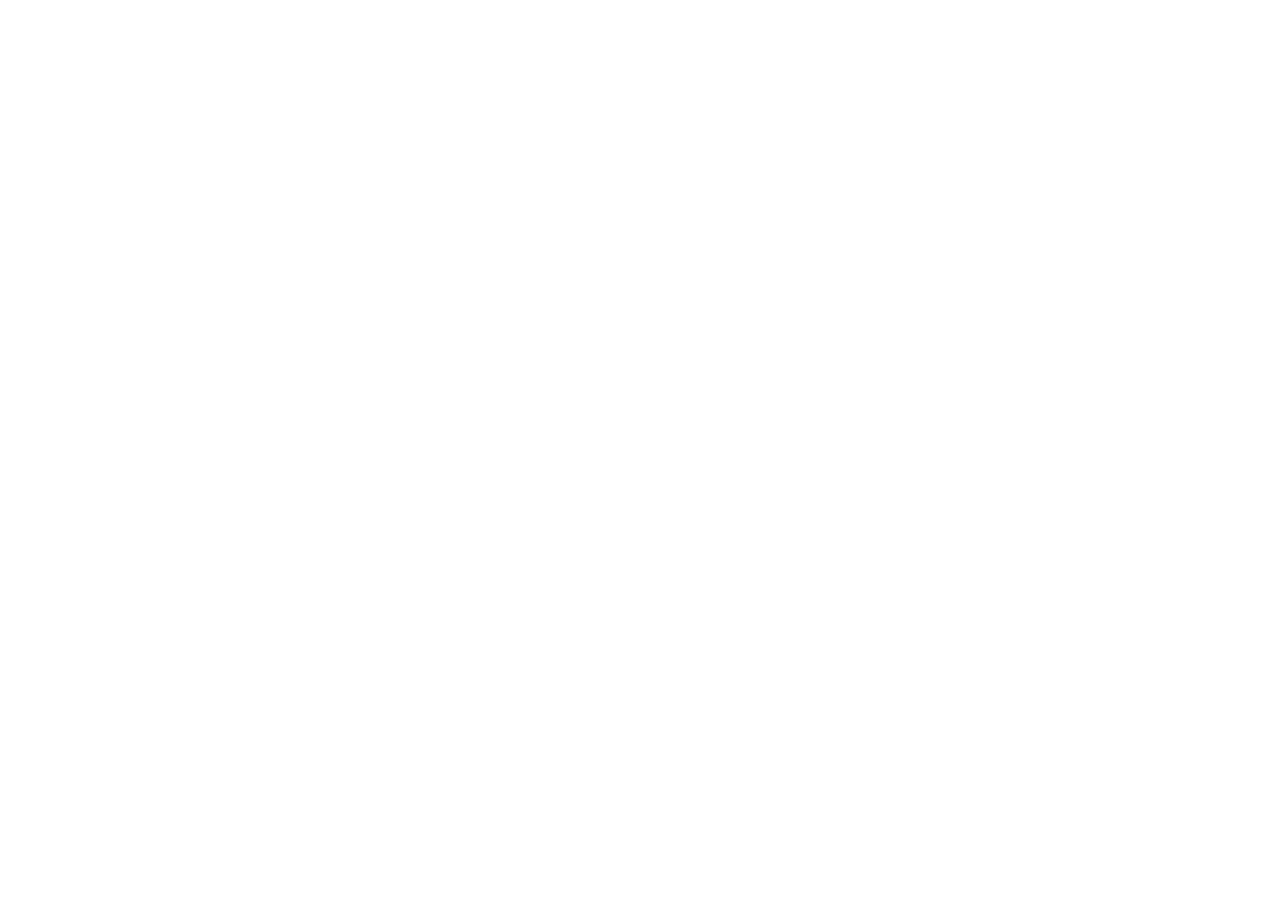
==== Accordion/index.html @ e5d496f0 "Init commit" ====
<!DOCTYPE html>
<html lang="en">
	<head>
		<meta charset="UTF-8" />
		<meta
			name="viewport"
			content="width=device-width, initial-scale=1.0"
		/>
		<link
			rel="stylesheet"
			href="style.css"
		/>
		<title>Accordion component</title>
	</head>
	<body></body>
</html>
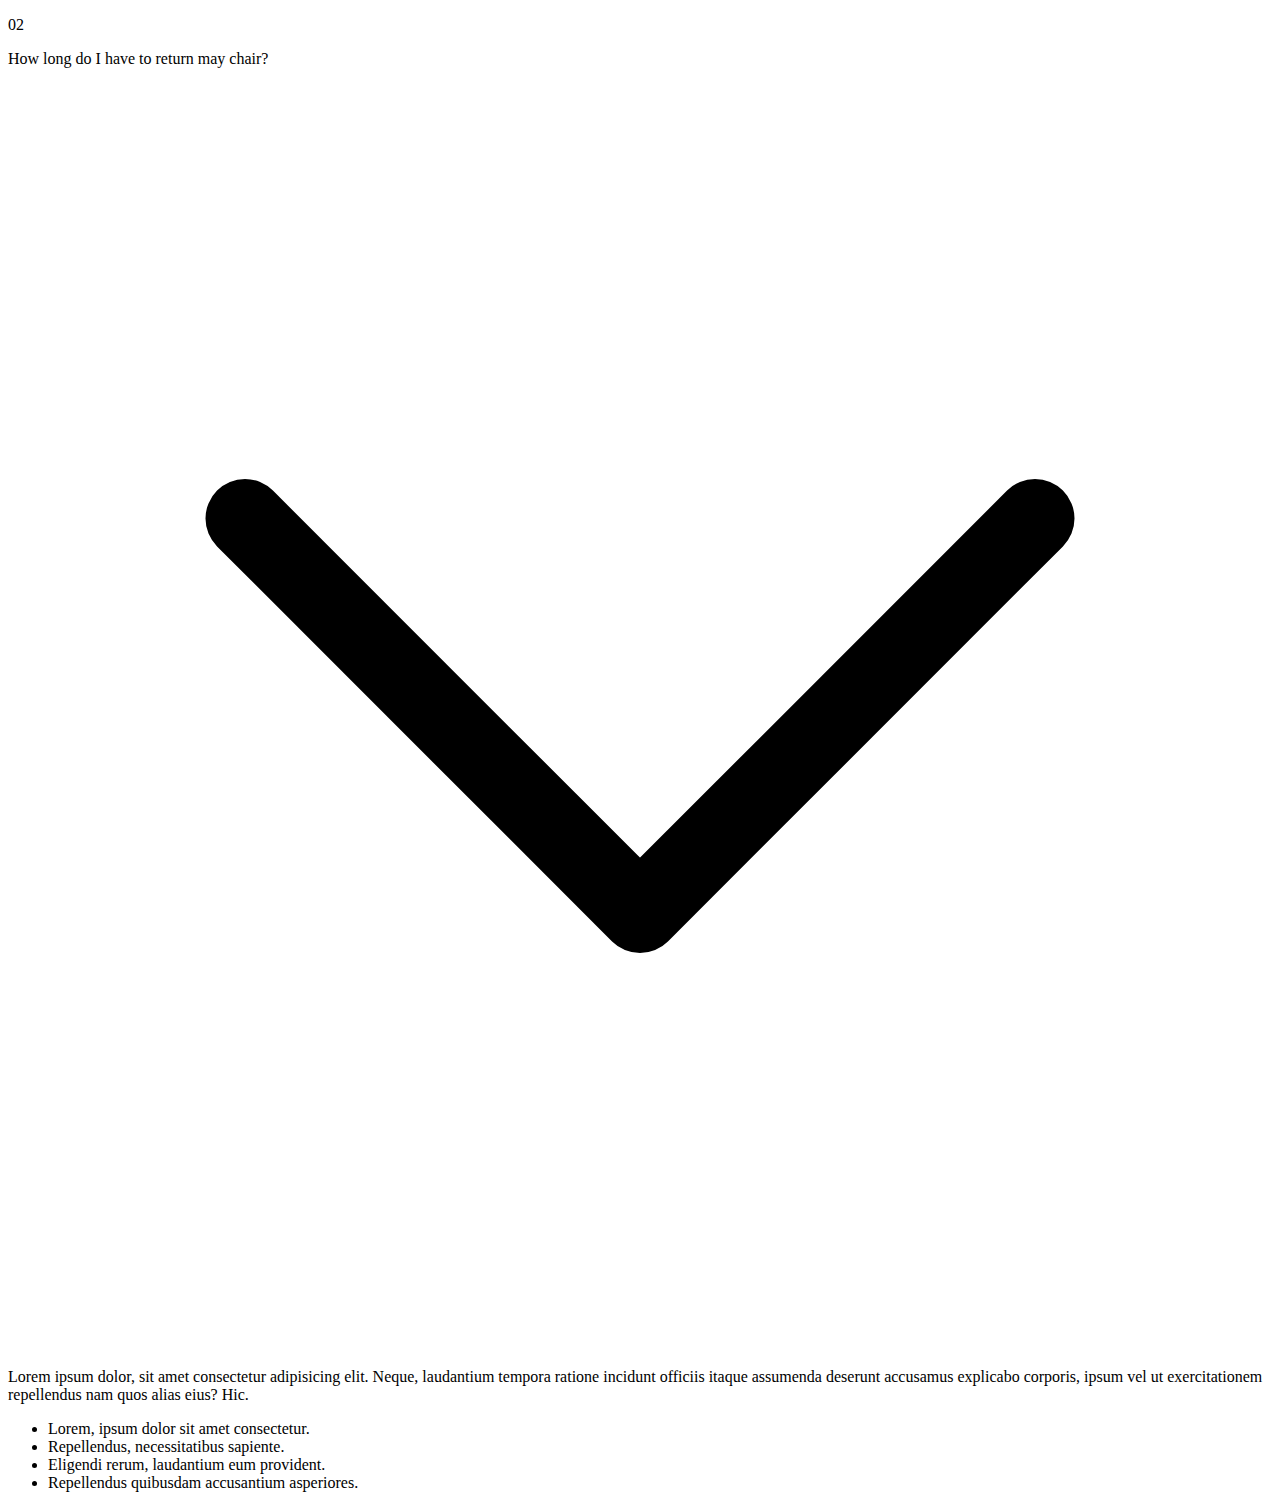
==== commit c7417f6b: "HTML Structure" ====
--- a/Accordion/index.html
+++ b/Accordion/index.html
@@ -6,11 +6,61 @@
 			name="viewport"
 			content="width=device-width, initial-scale=1.0"
 		/>
+
+		<link
+			rel="preconnect"
+			href="https://fonts.googleapis.com"
+		/>
+		<link
+			rel="preconnect"
+			href="https://fonts.gstatic.com"
+			crossorigin
+		/>
+		<link
+			href="https://fonts.googleapis.com/css2?family=Inter:wght@400;500;700&display=swap"
+			rel="stylesheet"
+		/>
 		<link
 			rel="stylesheet"
 			href="style.css"
 		/>
-		<title>Accordion component</title>
+		<title>Accordion Component</title>
 	</head>
-	<body></body>
+	<body>
+		<div class="accordion">
+			<div class="item">
+				<p class="number">02</p>
+				<p class="text">How long do I have to return may chair?</p>
+				<svg
+					xmlns="http://www.w3.org/2000/svg"
+					fill="none"
+					viewBox="0 0 24 24"
+					stroke-width="1.5"
+					stroke="currentColor"
+					class="icon"
+				>
+					<path
+						stroke-linecap="round"
+						stroke-linejoin="round"
+						d="M19.5 8.25l-7.5 7.5-7.5-7.5"
+					/>
+				</svg>
+				<div class="hidden-box">
+					<p>
+						Lorem ipsum dolor, sit amet consectetur adipisicing
+						elit. Neque, laudantium tempora ratione incidunt
+						officiis itaque assumenda deserunt accusamus explicabo
+						corporis, ipsum vel ut exercitationem repellendus nam
+						quos alias eius? Hic.
+					</p>
+					<ul>
+						<li>Lorem, ipsum dolor sit amet consectetur.</li>
+						<li>Repellendus, necessitatibus sapiente.</li>
+						<li>Eligendi rerum, laudantium eum provident.</li>
+						<li>Repellendus quibusdam accusantium asperiores.</li>
+					</ul>
+				</div>
+			</div>
+		</div>
+	</body>
 </html>
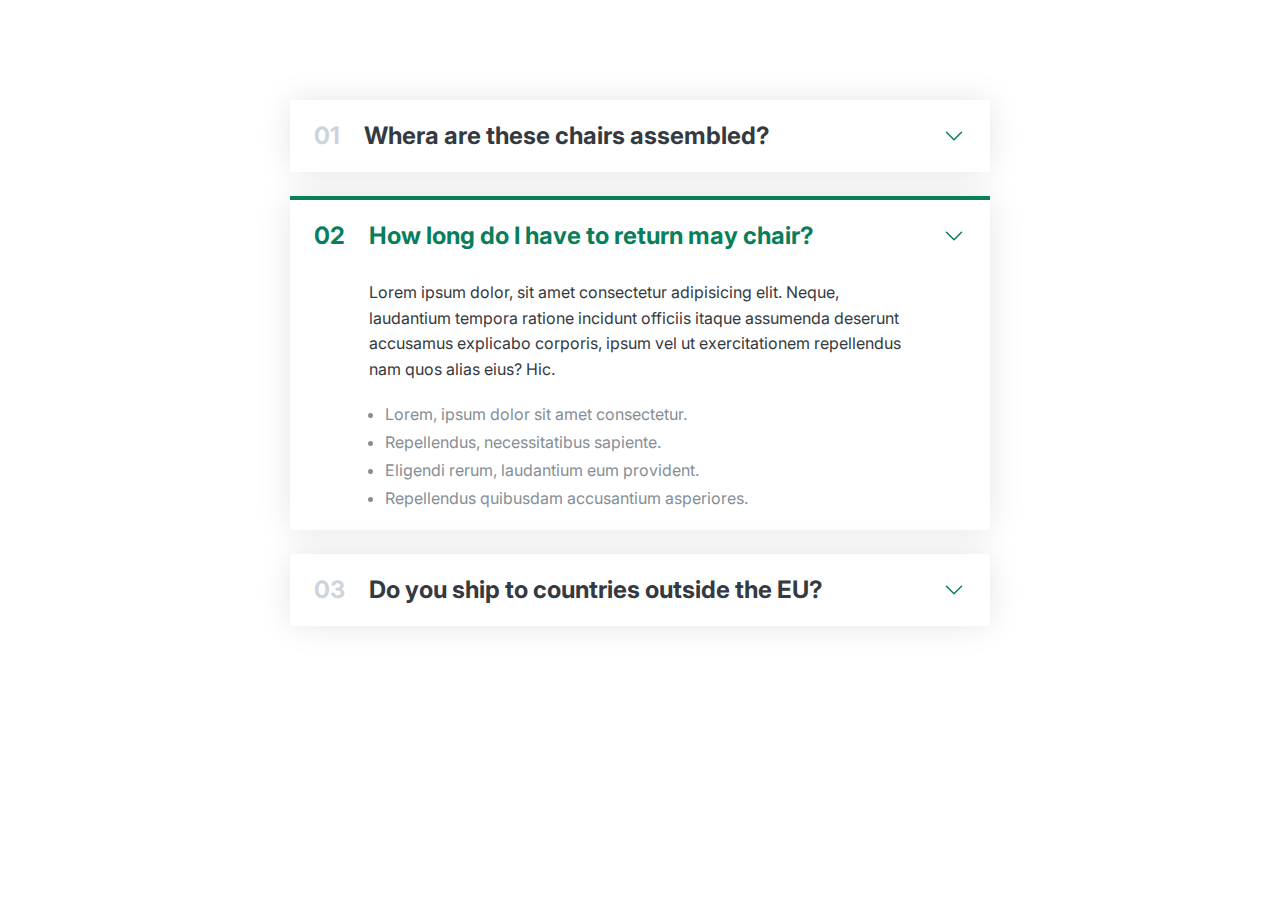
==== commit 301f58a2: "add sstyle" ====
--- a/Accordion/index.html
+++ b/Accordion/index.html
@@ -29,8 +29,76 @@
 	<body>
 		<div class="accordion">
 			<div class="item">
+				<p class="number">01</p>
+				<p class="text">Whera are these chairs assembled?</p>
+				<svg
+					xmlns="http://www.w3.org/2000/svg"
+					fill="none"
+					viewBox="0 0 24 24"
+					stroke-width="1.5"
+					stroke="currentColor"
+					class="icon"
+				>
+					<path
+						stroke-linecap="round"
+						stroke-linejoin="round"
+						d="M19.5 8.25l-7.5 7.5-7.5-7.5"
+					/>
+				</svg>
+				<div class="hidden-box">
+					<p>
+						Lorem ipsum dolor, sit amet consectetur adipisicing
+						elit. Neque, laudantium tempora ratione incidunt
+						officiis itaque assumenda deserunt accusamus explicabo
+						corporis, ipsum vel ut exercitationem repellendus nam
+						quos alias eius? Hic.
+					</p>
+					<ul>
+						<li>Lorem, ipsum dolor sit amet consectetur.</li>
+						<li>Repellendus, necessitatibus sapiente.</li>
+						<li>Eligendi rerum, laudantium eum provident.</li>
+						<li>Repellendus quibusdam accusantium asperiores.</li>
+					</ul>
+				</div>
+			</div>
+
+			<div class="item open">
 				<p class="number">02</p>
 				<p class="text">How long do I have to return may chair?</p>
+				<svg
+					xmlns="http://www.w3.org/2000/svg"
+					fill="none"
+					viewBox="0 0 24 24"
+					stroke-width="1.5"
+					stroke="currentColor"
+					class="icon"
+				>
+					<path
+						stroke-linecap="round"
+						stroke-linejoin="round"
+						d="M19.5 8.25l-7.5 7.5-7.5-7.5"
+					/>
+				</svg>
+				<div class="hidden-box">
+					<p>
+						Lorem ipsum dolor, sit amet consectetur adipisicing
+						elit. Neque, laudantium tempora ratione incidunt
+						officiis itaque assumenda deserunt accusamus explicabo
+						corporis, ipsum vel ut exercitationem repellendus nam
+						quos alias eius? Hic.
+					</p>
+					<ul>
+						<li>Lorem, ipsum dolor sit amet consectetur.</li>
+						<li>Repellendus, necessitatibus sapiente.</li>
+						<li>Eligendi rerum, laudantium eum provident.</li>
+						<li>Repellendus quibusdam accusantium asperiores.</li>
+					</ul>
+				</div>
+			</div>
+
+			<div class="item">
+				<p class="number">03</p>
+				<p class="text">Do you ship to countries outside the EU?</p>
 				<svg
 					xmlns="http://www.w3.org/2000/svg"
 					fill="none"
--- a/Accordion/style.css
+++ b/Accordion/style.css
@@ -0,0 +1,93 @@
+/*
+SPACING SYSTEM (px)
+2 / 4 / 8 / 12 / 16 / 24 / 32 / 48 / 64 / 80 / 96 / 128
+
+FONT SIZE SYSTEM (px)
+10 / 12 / 14 / 16 / 18 / 20 / 24 / 30 / 36 / 44 / 52 / 62 / 74 / 86 / 98
+*/
+
+/* 
+MAIN COLOR - #087f5b
+GREY COLOR - #343a40
+*/
+
+* {
+	margin: 0;
+	padding: 0;
+	box-sizing: border-box;
+}
+
+body {
+	font-family: 'Inter', sans-serif;
+	color: #343a40;
+	line-height: 1;
+}
+
+.accordion {
+	width: 700px;
+	margin: 100px auto;
+
+	display: flex;
+	flex-direction: column;
+	gap: 24px;
+}
+
+.item {
+	box-shadow: 0 0 32px rgba(0, 0, 0, 0.1);
+	padding: 24px;
+
+	display: grid;
+	grid-template-columns: auto 1fr auto;
+	column-gap: 24px;
+	row-gap: 32px;
+	align-items: center;
+}
+
+.number,
+.text {
+	font-size: 24px;
+	font-weight: bold;
+	/* color: #087f5b; */
+}
+
+.number {
+	color: #ced4da;
+}
+
+.icon {
+	width: 24px;
+	height: 24px;
+	stroke: #087f5b;
+	cursor: pointer;
+}
+.hidden-box {
+	grid-column: 2;
+	display: none;
+}
+
+.hidden-box p {
+	line-height: 1.6;
+	margin-bottom: 24px;
+}
+
+.hidden-box ul {
+	color: #868e96;
+	margin-left: 16px;
+
+	display: flex;
+	flex-direction: column;
+	gap: 12px;
+}
+
+.open {
+	border-top: 4px solid #087f5b;
+}
+
+.open .hidden-box {
+	display: block;
+}
+
+.open .number,
+.open .text {
+	color: #087f5b;
+}
